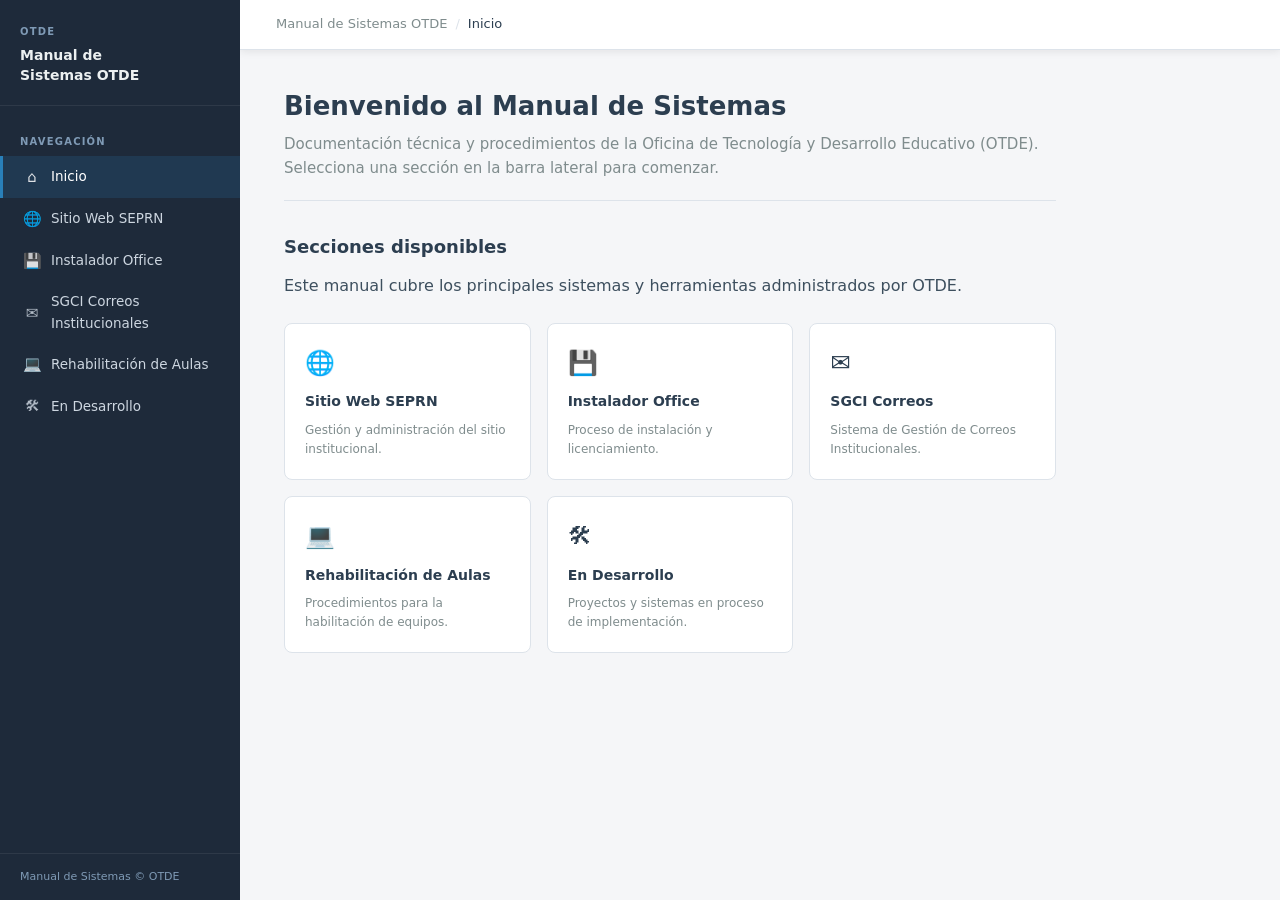
==== index.html @ 0abe7c5e "Initial commit: layout base del Manual de Sistemas OTDE Estructura completa con sidebar fija, 6 pági" ====
<!DOCTYPE html>
<html lang="es">
<head>
  <meta charset="UTF-8" />
  <meta name="viewport" content="width=device-width, initial-scale=1.0" />
  <title>Inicio — Manual de Sistemas OTDE</title>
  <link rel="stylesheet" href="css/style.css" />
</head>
<body>

  <button class="menu-toggle" id="menuToggle" aria-label="Abrir menú">&#9776;</button>
  <div class="overlay" id="overlay"></div>

  <div class="layout">

    <!-- ── Barra lateral ─────────────────────────────────────── -->
    <aside class="sidebar" id="sidebar">
      <div class="sidebar-header">
        <div class="logo-label">OTDE</div>
        <div class="site-title">Manual de<br>Sistemas OTDE</div>
      </div>

      <nav class="sidebar-nav">
        <div class="nav-section-label">Navegación</div>
        <a href="index.html" class="active">
          <span class="nav-icon">&#8962;</span> Inicio
        </a>
        <a href="sitio-web.html">
          <span class="nav-icon">&#127760;</span> Sitio Web SEPRN
        </a>
        <a href="instalador-office.html">
          <span class="nav-icon">&#128190;</span> Instalador Office
        </a>
        <a href="sgci.html">
          <span class="nav-icon">&#9993;</span> SGCI Correos Institucionales
        </a>
        <a href="rehabilitacion.html">
          <span class="nav-icon">&#128187;</span> Rehabilitación de Aulas
        </a>
        <a href="en-desarrollo.html">
          <span class="nav-icon">&#128736;</span> En Desarrollo
        </a>
      </nav>

      <div class="sidebar-footer">
        Manual de Sistemas &copy; OTDE
      </div>
    </aside>

    <!-- ── Contenido principal ───────────────────────────────── -->
    <div class="main-content">
      <div class="topbar">
        <span>Manual de Sistemas OTDE</span>
        <span class="breadcrumb-sep">/</span>
        <span class="breadcrumb-current">Inicio</span>
      </div>

      <div class="content-area">
        <h1>Bienvenido al Manual de Sistemas</h1>
        <p class="page-subtitle">
          Documentación técnica y procedimientos de la Oficina de Tecnología y Desarrollo Educativo (OTDE).
          Selecciona una sección en la barra lateral para comenzar.
        </p>

        <h2>Secciones disponibles</h2>
        <p>Este manual cubre los principales sistemas y herramientas administrados por OTDE.</p>

        <div class="card-grid">
          <a class="card" href="sitio-web.html">
            <span class="card-icon">&#127760;</span>
            <span class="card-title">Sitio Web SEPRN</span>
            <span class="card-desc">Gestión y administración del sitio institucional.</span>
          </a>
          <a class="card" href="instalador-office.html">
            <span class="card-icon">&#128190;</span>
            <span class="card-title">Instalador Office</span>
            <span class="card-desc">Proceso de instalación y licenciamiento.</span>
          </a>
          <a class="card" href="sgci.html">
            <span class="card-icon">&#9993;</span>
            <span class="card-title">SGCI Correos</span>
            <span class="card-desc">Sistema de Gestión de Correos Institucionales.</span>
          </a>
          <a class="card" href="rehabilitacion.html">
            <span class="card-icon">&#128187;</span>
            <span class="card-title">Rehabilitación de Aulas</span>
            <span class="card-desc">Procedimientos para la habilitación de equipos.</span>
          </a>
          <a class="card" href="en-desarrollo.html">
            <span class="card-icon">&#128736;</span>
            <span class="card-title">En Desarrollo</span>
            <span class="card-desc">Proyectos y sistemas en proceso de implementación.</span>
          </a>
        </div>
      </div>
    </div>

  </div>

  <script>
    const toggle = document.getElementById('menuToggle');
    const sidebar = document.getElementById('sidebar');
    const overlay = document.getElementById('overlay');
    toggle.addEventListener('click', () => {
      sidebar.classList.toggle('open');
      overlay.classList.toggle('visible');
    });
    overlay.addEventListener('click', () => {
      sidebar.classList.remove('open');
      overlay.classList.remove('visible');
    });
  </script>
</body>
</html>
---- css/style.css ----
/* ============================================================
   Manual de Sistemas OTDE — Estilos Globales
   ============================================================ */

*, *::before, *::after {
  box-sizing: border-box;
  margin: 0;
  padding: 0;
}

:root {
  --sidebar-width: 240px;
  --color-bg: #f5f6f8;
  --color-sidebar-bg: #1e2a3a;
  --color-sidebar-hover: #2c3e55;
  --color-sidebar-active: #2980b9;
  --color-sidebar-text: #cdd6e0;
  --color-sidebar-heading: #7f9ab5;
  --color-content-bg: #ffffff;
  --color-text: #2c3e50;
  --color-text-muted: #7f8c8d;
  --color-border: #dde3ea;
  --color-accent: #2980b9;
  --font-main: 'Segoe UI', system-ui, -apple-system, sans-serif;
  --font-mono: 'Consolas', 'Courier New', monospace;
  --shadow: 0 2px 8px rgba(0, 0, 0, 0.08);
}

html, body {
  height: 100%;
  font-family: var(--font-main);
  background-color: var(--color-bg);
  color: var(--color-text);
  font-size: 16px;
  line-height: 1.6;
}

/* ── Layout principal ───────────────────────────────────────── */

.layout {
  display: flex;
  min-height: 100vh;
}

/* ── Barra lateral ──────────────────────────────────────────── */

.sidebar {
  width: var(--sidebar-width);
  min-width: var(--sidebar-width);
  background-color: var(--color-sidebar-bg);
  display: flex;
  flex-direction: column;
  position: fixed;
  top: 0;
  left: 0;
  height: 100vh;
  overflow-y: auto;
  z-index: 100;
}

.sidebar-header {
  padding: 24px 20px 20px;
  border-bottom: 1px solid rgba(255, 255, 255, 0.07);
}

.sidebar-header .logo-label {
  font-size: 10px;
  font-weight: 700;
  letter-spacing: 0.12em;
  text-transform: uppercase;
  color: var(--color-sidebar-heading);
  margin-bottom: 6px;
}

.sidebar-header .site-title {
  font-size: 14px;
  font-weight: 600;
  color: #ecf0f1;
  line-height: 1.4;
}

.sidebar-nav {
  flex: 1;
  padding: 16px 0;
}

.nav-section-label {
  font-size: 10px;
  font-weight: 700;
  letter-spacing: 0.12em;
  text-transform: uppercase;
  color: var(--color-sidebar-heading);
  padding: 12px 20px 6px;
}

.sidebar-nav a {
  display: flex;
  align-items: center;
  gap: 10px;
  padding: 9px 20px;
  color: var(--color-sidebar-text);
  text-decoration: none;
  font-size: 13.5px;
  font-weight: 400;
  transition: background-color 0.15s, color 0.15s;
  border-left: 3px solid transparent;
}

.sidebar-nav a:hover {
  background-color: var(--color-sidebar-hover);
  color: #ffffff;
  border-left-color: var(--color-accent);
}

.sidebar-nav a.active {
  background-color: rgba(41, 128, 185, 0.18);
  color: #ffffff;
  border-left-color: var(--color-sidebar-active);
  font-weight: 500;
}

.sidebar-nav a .nav-icon {
  font-size: 15px;
  width: 18px;
  text-align: center;
  flex-shrink: 0;
  opacity: 0.85;
}

.sidebar-footer {
  padding: 14px 20px;
  border-top: 1px solid rgba(255, 255, 255, 0.07);
  font-size: 11px;
  color: var(--color-sidebar-heading);
}

/* ── Contenido principal ────────────────────────────────────── */

.main-content {
  margin-left: var(--sidebar-width);
  flex: 1;
  display: flex;
  flex-direction: column;
  min-height: 100vh;
}

.topbar {
  background-color: var(--color-content-bg);
  border-bottom: 1px solid var(--color-border);
  padding: 14px 36px;
  display: flex;
  align-items: center;
  gap: 8px;
  font-size: 13px;
  color: var(--color-text-muted);
  position: sticky;
  top: 0;
  z-index: 50;
  box-shadow: var(--shadow);
}

.topbar .breadcrumb-sep {
  color: var(--color-border);
}

.topbar .breadcrumb-current {
  color: var(--color-text);
  font-weight: 500;
}

.content-area {
  padding: 40px 44px;
  max-width: 860px;
}

/* ── Tipografía de contenido ────────────────────────────────── */

.content-area h1 {
  font-size: 26px;
  font-weight: 700;
  color: var(--color-text);
  margin-bottom: 8px;
  line-height: 1.3;
}

.content-area .page-subtitle {
  font-size: 15px;
  color: var(--color-text-muted);
  margin-bottom: 32px;
  padding-bottom: 20px;
  border-bottom: 1px solid var(--color-border);
}

.content-area h2 {
  font-size: 18px;
  font-weight: 600;
  color: var(--color-text);
  margin: 32px 0 12px;
}

.content-area p {
  margin-bottom: 16px;
  color: #3d4f5e;
}

/* ── Bloque "en construcción" ───────────────────────────────── */

.placeholder-block {
  margin-top: 32px;
  background-color: #f0f4f8;
  border: 1px dashed #b0bec5;
  border-radius: 8px;
  padding: 48px 36px;
  text-align: center;
}

.placeholder-block .placeholder-icon {
  font-size: 40px;
  margin-bottom: 16px;
  display: block;
  opacity: 0.5;
}

.placeholder-block h3 {
  font-size: 17px;
  font-weight: 600;
  color: var(--color-text-muted);
  margin-bottom: 8px;
}

.placeholder-block p {
  font-size: 14px;
  color: #a0adb8;
  margin: 0;
}

/* ── Tarjetas de inicio ─────────────────────────────────────── */

.card-grid {
  display: grid;
  grid-template-columns: repeat(auto-fill, minmax(200px, 1fr));
  gap: 16px;
  margin-top: 24px;
}

.card {
  background: var(--color-content-bg);
  border: 1px solid var(--color-border);
  border-radius: 8px;
  padding: 20px;
  text-decoration: none;
  color: var(--color-text);
  transition: box-shadow 0.15s, border-color 0.15s, transform 0.1s;
  display: flex;
  flex-direction: column;
  gap: 8px;
}

.card:hover {
  box-shadow: 0 4px 16px rgba(0, 0, 0, 0.10);
  border-color: var(--color-accent);
  transform: translateY(-2px);
}

.card .card-icon {
  font-size: 24px;
}

.card .card-title {
  font-size: 14px;
  font-weight: 600;
}

.card .card-desc {
  font-size: 12px;
  color: var(--color-text-muted);
}

/* ── Botón menú móvil ───────────────────────────────────────── */

.menu-toggle {
  display: none;
  position: fixed;
  top: 12px;
  left: 12px;
  z-index: 200;
  background: var(--color-sidebar-bg);
  color: #fff;
  border: none;
  border-radius: 6px;
  width: 40px;
  height: 40px;
  cursor: pointer;
  font-size: 20px;
  align-items: center;
  justify-content: center;
}

/* ── Overlay móvil ──────────────────────────────────────────── */

.overlay {
  display: none;
  position: fixed;
  inset: 0;
  background: rgba(0,0,0,0.45);
  z-index: 90;
}

/* ── Responsive ─────────────────────────────────────────────── */

@media (max-width: 768px) {
  .menu-toggle {
    display: flex;
  }

  .sidebar {
    transform: translateX(-100%);
    transition: transform 0.25s ease;
  }

  .sidebar.open {
    transform: translateX(0);
  }

  .overlay.visible {
    display: block;
  }

  .main-content {
    margin-left: 0;
  }

  .topbar {
    padding: 14px 16px 14px 60px;
  }

  .content-area {
    padding: 24px 20px;
  }
}
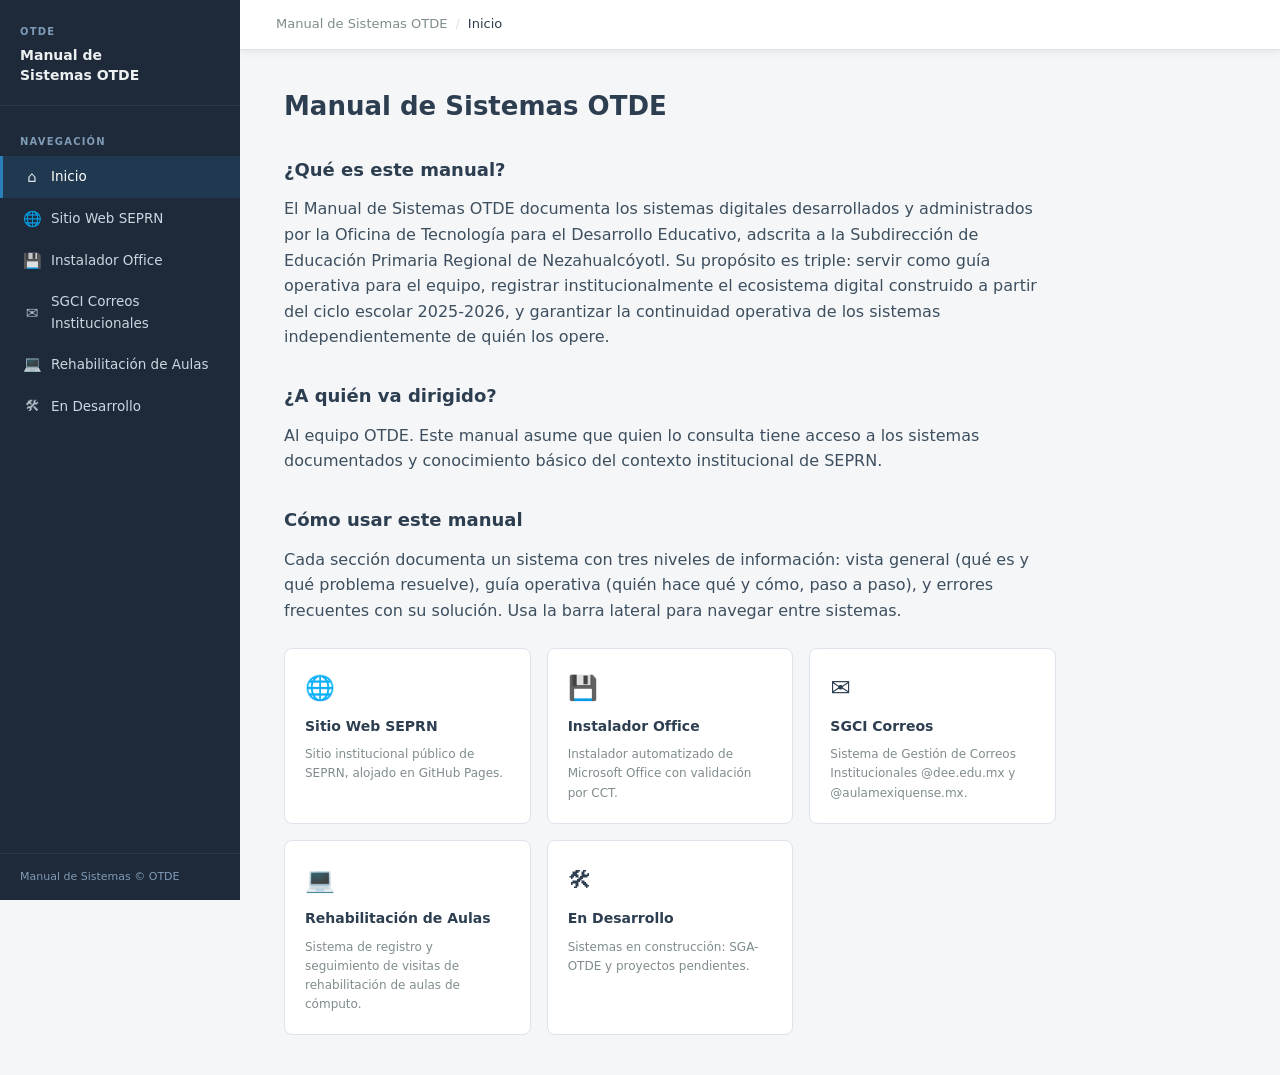
==== commit 9948bd70: "Contenido real página de Inicio Co-Authored-By: Claude Sonnet 4.6 <noreply@anthropic.com>" ====
--- a/index.html
+++ b/index.html
@@ -56,40 +56,42 @@
       </div>
 
       <div class="content-area">
-        <h1>Bienvenido al Manual de Sistemas</h1>
-        <p class="page-subtitle">
-          Documentación técnica y procedimientos de la Oficina de Tecnología y Desarrollo Educativo (OTDE).
-          Selecciona una sección en la barra lateral para comenzar.
-        </p>
+        <h1>Manual de Sistemas OTDE</h1>
 
-        <h2>Secciones disponibles</h2>
-        <p>Este manual cubre los principales sistemas y herramientas administrados por OTDE.</p>
+        <h2>¿Qué es este manual?</h2>
+        <p>El Manual de Sistemas OTDE documenta los sistemas digitales desarrollados y administrados por la Oficina de Tecnología para el Desarrollo Educativo, adscrita a la Subdirección de Educación Primaria Regional de Nezahualcóyotl. Su propósito es triple: servir como guía operativa para el equipo, registrar institucionalmente el ecosistema digital construido a partir del ciclo escolar 2025-2026, y garantizar la continuidad operativa de los sistemas independientemente de quién los opere.</p>
+
+        <h2>¿A quién va dirigido?</h2>
+        <p>Al equipo OTDE. Este manual asume que quien lo consulta tiene acceso a los sistemas documentados y conocimiento básico del contexto institucional de SEPRN.</p>
+
+        <h2>Cómo usar este manual</h2>
+        <p>Cada sección documenta un sistema con tres niveles de información: vista general (qué es y qué problema resuelve), guía operativa (quién hace qué y cómo, paso a paso), y errores frecuentes con su solución. Usa la barra lateral para navegar entre sistemas.</p>
 
         <div class="card-grid">
           <a class="card" href="sitio-web.html">
             <span class="card-icon">&#127760;</span>
             <span class="card-title">Sitio Web SEPRN</span>
-            <span class="card-desc">Gestión y administración del sitio institucional.</span>
+            <span class="card-desc">Sitio institucional público de SEPRN, alojado en GitHub Pages.</span>
           </a>
           <a class="card" href="instalador-office.html">
             <span class="card-icon">&#128190;</span>
             <span class="card-title">Instalador Office</span>
-            <span class="card-desc">Proceso de instalación y licenciamiento.</span>
+            <span class="card-desc">Instalador automatizado de Microsoft Office con validación por CCT.</span>
           </a>
           <a class="card" href="sgci.html">
             <span class="card-icon">&#9993;</span>
             <span class="card-title">SGCI Correos</span>
-            <span class="card-desc">Sistema de Gestión de Correos Institucionales.</span>
+            <span class="card-desc">Sistema de Gestión de Correos Institucionales @dee.edu.mx y @aulamexiquense.mx.</span>
           </a>
           <a class="card" href="rehabilitacion.html">
             <span class="card-icon">&#128187;</span>
             <span class="card-title">Rehabilitación de Aulas</span>
-            <span class="card-desc">Procedimientos para la habilitación de equipos.</span>
+            <span class="card-desc">Sistema de registro y seguimiento de visitas de rehabilitación de aulas de cómputo.</span>
           </a>
           <a class="card" href="en-desarrollo.html">
             <span class="card-icon">&#128736;</span>
             <span class="card-title">En Desarrollo</span>
-            <span class="card-desc">Proyectos y sistemas en proceso de implementación.</span>
+            <span class="card-desc">Sistemas en construcción: SGA-OTDE y proyectos pendientes.</span>
           </a>
         </div>
       </div>
